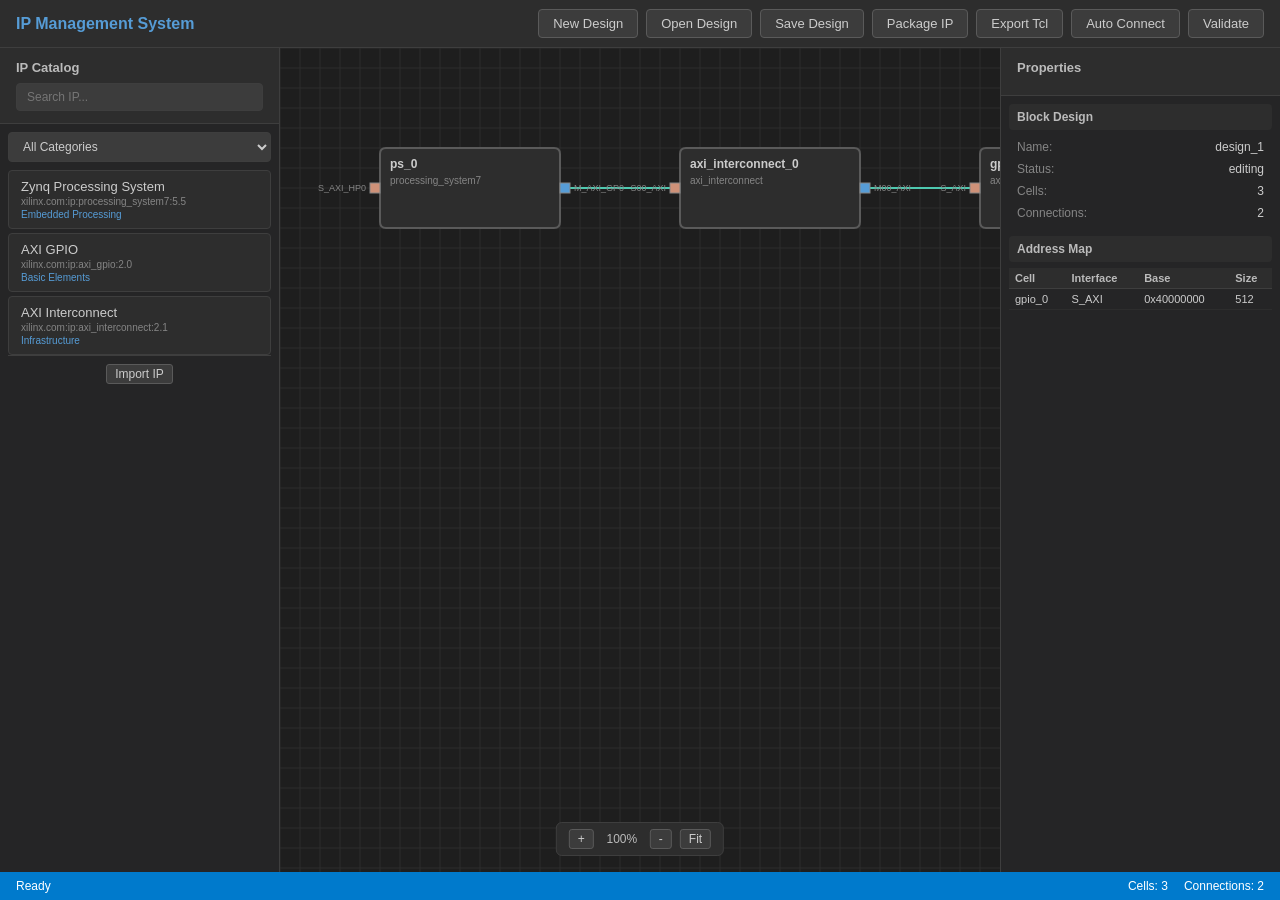
==== index.html @ b05b3bb8 "feat: initial release — IP Management System v1.0.0 Hardware IP Integration Design Tool inspired by " ====
<!DOCTYPE html>
<html lang="zh-CN">
<head>
    <meta charset="UTF-8">
    <meta name="viewport" content="width=device-width, initial-scale=1.0">
    <title>IP Management System</title>
    <link rel="stylesheet" href="css/style.css">
</head>
<body>
    <div id="app">
        <!-- Title Bar -->
        <header class="title-bar">
            <div class="logo">IP Management System</div>
            <div class="toolbar">
                <button id="btn-new-design" class="btn">New Design</button>
                <button id="btn-open-design" class="btn">Open Design</button>
                <button id="btn-save-design" class="btn">Save Design</button>
                <button id="btn-package-ip" class="btn">Package IP</button>
                <button id="btn-export-tcl" class="btn">Export Tcl</button>
                <button id="btn-auto-connect" class="btn">Auto Connect</button>
                <button id="btn-validate" class="btn">Validate</button>
            </div>
        </header>

        <!-- Main Layout -->
        <div class="main-layout">
            <!-- Left Panel: IP Catalog -->
            <aside class="left-panel">
                <div class="panel-header">
                    <h3>IP Catalog</h3>
                    <input type="text" id="ip-search" placeholder="Search IP..." class="search-input">
                </div>
                <div class="panel-content">
                    <div class="filter-section">
                        <select id="category-filter" class="filter-select">
                            <option value="">All Categories</option>
                        </select>
                    </div>
                    <div id="ip-list" class="ip-list">
                        <!-- IP items will be rendered here -->
                    </div>
                    <div class="catalog-actions">
                        <button id="btn-import-ip" class="btn-small">Import IP</button>
                    </div>
                </div>
            </aside>

            <!-- Center: Canvas -->
            <main class="canvas-container">
                <div id="canvas-wrapper" class="canvas-wrapper">
                    <canvas id="design-canvas"></canvas>
                </div>
                <div class="canvas-controls">
                    <button id="btn-zoom-in" class="btn-small">+</button>
                    <span id="zoom-level">100%</span>
                    <button id="btn-zoom-out" class="btn-small">-</button>
                    <button id="btn-fit" class="btn-small">Fit</button>
                </div>
            </main>

            <!-- Right Panel: Properties -->
            <aside class="right-panel">
                <div class="panel-header">
                    <h3>Properties</h3>
                </div>
                <div id="properties-content" class="panel-content">
                    <div class="placeholder-text">Select an IP instance to view properties</div>
                </div>
            </aside>
        </div>

        <!-- Bottom Panel: Console / Status -->
        <footer class="status-bar">
            <div id="status-text">Ready</div>
            <div class="status-info">
                <span id="cell-count">Cells: 0</span>
                <span id="connection-count">Connections: 0</span>
            </div>
        </footer>
    </div>

    <!-- Modal: Parameter Editor -->
    <div id="param-editor-modal" class="modal hidden">
        <div class="modal-content">
            <div class="modal-header">
                <h3 id="param-editor-title">Edit Parameter</h3>
                <button class="modal-close">&times;</button>
            </div>
            <div class="modal-body">
                <div class="form-group">
                    <label id="param-editor-label">Value:</label>
                    <div id="param-editor-input-container"></div>
                    <div id="param-editor-range" class="param-range-hint"></div>
                </div>
                <div class="form-actions">
                    <button id="btn-save-param" class="btn-primary">Save</button>
                    <button class="btn-cancel modal-close">Cancel</button>
                </div>
            </div>
        </div>
    </div>

    <!-- Modal: IP Packager Wizard -->
    <div id="ip-packager-modal" class="modal hidden">
        <div class="modal-content wizard-modal">
            <div class="modal-header">
                <h3>Package New IP</h3>
                <button class="modal-close">&times;</button>
            </div>
            <div class="wizard-body">
                <!-- Step Indicator -->
                <div class="wizard-steps">
                    <div class="wizard-step active"><span>1</span>Basic</div>
                    <div class="wizard-step"><span>2</span>Files</div>
                    <div class="wizard-step"><span>3</span>Interfaces</div>
                    <div class="wizard-step"><span>4</span>Parameters</div>
                    <div class="wizard-step"><span>5</span>Registers</div>
                    <div class="wizard-step"><span>6</span>Preview</div>
                </div>
                <!-- Wizard Content -->
                <div id="ip-packager-content" class="wizard-content"></div>
            </div>
            <div class="wizard-footer">
                <button id="wizard-prev" class="btn" style="display:none;">Previous</button>
                <button id="wizard-next" class="btn-primary">Next</button>
                <button id="wizard-finish" class="btn-primary" style="display:none;">Finish</button>
            </div>
        </div>
    </div>

    <!-- Modal: IP Detail -->
    <div id="ip-detail-modal" class="modal hidden">
        <div class="modal-content">
            <div class="modal-header">
                <h3 id="modal-ip-name">IP Detail</h3>
                <button class="modal-close">&times;</button>
            </div>
            <div id="modal-ip-content" class="modal-body"></div>
        </div>
    </div>

    <!-- Modal: New Design -->
    <div id="new-design-modal" class="modal hidden">
        <div class="modal-content">
            <div class="modal-header">
                <h3>New Block Design</h3>
                <button class="modal-close">&times;</button>
            </div>
            <div class="modal-body">
                <div class="form-group">
                    <label>Name:</label>
                    <input type="text" id="new-design-name" value="design_1">
                </div>
                <div class="form-group">
                    <label>Description:</label>
                    <textarea id="new-design-desc" rows="3"></textarea>
                </div>
                <div class="form-actions">
                    <button id="btn-create-design" class="btn-primary">Create</button>
                    <button class="btn-cancel modal-close">Cancel</button>
                </div>
            </div>
        </div>
    </div>

    <script type="module" src="src/main.js"></script>
</body>
</html>
---- css/style.css ----
/* IP Management System - Main Styles */

* {
    margin: 0;
    padding: 0;
    box-sizing: border-box;
}

body {
    font-family: -apple-system, BlinkMacSystemFont, 'Segoe UI', Roboto, Oxygen, Ubuntu, Cantarell, sans-serif;
    background: #1e1e1e;
    color: #cccccc;
    height: 100vh;
    overflow: hidden;
}

#app {
    display: flex;
    flex-direction: column;
    height: 100vh;
}

/* Title Bar */
.title-bar {
    height: 48px;
    background: #2d2d2d;
    border-bottom: 1px solid #3e3e3e;
    display: flex;
    align-items: center;
    justify-content: space-between;
    padding: 0 16px;
    flex-shrink: 0;
}

.logo {
    font-size: 16px;
    font-weight: 600;
    color: #569cd6;
}

.toolbar {
    display: flex;
    gap: 8px;
}

/* Buttons */
.btn {
    padding: 6px 14px;
    border: 1px solid #5a5a5a;
    background: #3c3c3c;
    color: #cccccc;
    border-radius: 4px;
    cursor: pointer;
    font-size: 13px;
    transition: background 0.15s, border-color 0.15s;
}

.btn:hover {
    background: #4c4c4c;
    border-color: #6a6a6a;
}

.btn-primary {
    padding: 6px 14px;
    border: 1px solid #0e639c;
    background: #0e639c;
    color: #ffffff;
    border-radius: 4px;
    cursor: pointer;
    font-size: 13px;
}

.btn-primary:hover {
    background: #1177bb;
}

.btn-cancel {
    padding: 6px 14px;
    border: 1px solid #5a5a5a;
    background: #3c3c3c;
    color: #cccccc;
    border-radius: 4px;
    cursor: pointer;
    font-size: 13px;
}

.btn-small {
    padding: 2px 8px;
    border: 1px solid #5a5a5a;
    background: #3c3c3c;
    color: #cccccc;
    border-radius: 3px;
    cursor: pointer;
    font-size: 12px;
}

/* Main Layout */
.main-layout {
    display: flex;
    flex: 1;
    overflow: hidden;
}

/* Panels */
.left-panel, .right-panel {
    width: 280px;
    background: #252526;
    border-right: 1px solid #3e3e3e;
    display: flex;
    flex-direction: column;
    flex-shrink: 0;
}

.right-panel {
    border-right: none;
    border-left: 1px solid #3e3e3e;
}

.panel-header {
    padding: 12px 16px;
    border-bottom: 1px solid #3e3e3e;
    background: #2d2d2d;
}

.panel-header h3 {
    font-size: 13px;
    font-weight: 600;
    color: #bbbbbb;
    margin-bottom: 8px;
}

.panel-content {
    flex: 1;
    overflow-y: auto;
    padding: 8px;
}

/* Search & Filter */
.search-input {
    width: 100%;
    padding: 6px 10px;
    border: 1px solid #3e3e3e;
    background: #3c3c3c;
    color: #cccccc;
    border-radius: 4px;
    font-size: 12px;
}

.search-input:focus {
    outline: none;
    border-color: #0e639c;
}

.filter-select {
    width: 100%;
    padding: 6px 10px;
    border: 1px solid #3e3e3e;
    background: #3c3c3c;
    color: #cccccc;
    border-radius: 4px;
    font-size: 12px;
    margin-bottom: 8px;
}

/* IP List */
.ip-list {
    display: flex;
    flex-direction: column;
    gap: 4px;
}

.ip-item {
    padding: 8px 12px;
    background: #2d2d2d;
    border: 1px solid #3e3e3e;
    border-radius: 4px;
    cursor: pointer;
    transition: background 0.15s;
}

.ip-item:hover {
    background: #3c3c3c;
}

.ip-item.selected {
    border-color: #0e639c;
    background: #1e3a5f;
}

.ip-item-name {
    font-size: 13px;
    font-weight: 500;
    color: #cccccc;
}

.ip-item-vlnv {
    font-size: 10px;
    color: #858585;
    margin-top: 2px;
}

.ip-item-category {
    font-size: 10px;
    color: #569cd6;
    margin-top: 2px;
}

/* Canvas */
.canvas-container {
    flex: 1;
    display: flex;
    flex-direction: column;
    position: relative;
    background: #1e1e1e;
}

.canvas-wrapper {
    flex: 1;
    position: relative;
    overflow: hidden;
}

#design-canvas {
    position: absolute;
    top: 0;
    left: 0;
    background: #1e1e1e;
}

.canvas-controls {
    position: absolute;
    bottom: 16px;
    left: 50%;
    transform: translateX(-50%);
    display: flex;
    align-items: center;
    gap: 8px;
    padding: 6px 12px;
    background: #2d2d2d;
    border: 1px solid #3e3e3e;
    border-radius: 6px;
}

#zoom-level {
    font-size: 12px;
    color: #bbbbbb;
    min-width: 40px;
    text-align: center;
}

/* Properties Panel */
.properties-group {
    margin-bottom: 12px;
}

.properties-group h4 {
    font-size: 12px;
    font-weight: 600;
    color: #bbbbbb;
    padding: 6px 8px;
    background: #2d2d2d;
    border-radius: 4px;
    margin-bottom: 6px;
}

.property-row {
    display: flex;
    justify-content: space-between;
    padding: 4px 8px;
    font-size: 12px;
}

.property-label {
    color: #858585;
}

.property-value {
    color: #cccccc;
    text-align: right;
    max-width: 60%;
    word-break: break-all;
}

/* Register Table */
.register-table {
    width: 100%;
    border-collapse: collapse;
    font-size: 11px;
}

.register-table th {
    background: #2d2d2d;
    padding: 4px 6px;
    text-align: left;
    color: #bbbbbb;
    border-bottom: 1px solid #3e3e3e;
}

.register-table td {
    padding: 4px 6px;
    border-bottom: 1px solid #2d2d2d;
    color: #cccccc;
}

.register-table tr:hover td {
    background: #2d2d2d;
}

/* Status Bar */
.status-bar {
    height: 28px;
    background: #007acc;
    color: #ffffff;
    display: flex;
    align-items: center;
    justify-content: space-between;
    padding: 0 16px;
    font-size: 12px;
    flex-shrink: 0;
}

.status-info {
    display: flex;
    gap: 16px;
}

/* Placeholder */
.placeholder-text {
    color: #858585;
    font-size: 12px;
    text-align: center;
    padding: 20px;
}

/* Modal */
.modal {
    position: fixed;
    top: 0;
    left: 0;
    width: 100%;
    height: 100%;
    background: rgba(0, 0, 0, 0.6);
    display: flex;
    align-items: center;
    justify-content: center;
    z-index: 1000;
}

.modal.hidden {
    display: none;
}

.modal-content {
    background: #252526;
    border: 1px solid #3e3e3e;
    border-radius: 6px;
    width: 500px;
    max-width: 90%;
    max-height: 80%;
    overflow: hidden;
    display: flex;
    flex-direction: column;
}

.modal-header {
    padding: 12px 16px;
    background: #2d2d2d;
    border-bottom: 1px solid #3e3e3e;
    display: flex;
    justify-content: space-between;
    align-items: center;
}

.modal-header h3 {
    font-size: 14px;
    color: #cccccc;
}

.modal-close {
    background: none;
    border: none;
    color: #858585;
    font-size: 20px;
    cursor: pointer;
}

.modal-close:hover {
    color: #cccccc;
}

.modal-body {
    padding: 16px;
    overflow-y: auto;
    flex: 1;
}

/* Form */
.form-group {
    margin-bottom: 12px;
}

.form-group label {
    display: block;
    font-size: 12px;
    color: #bbbbbb;
    margin-bottom: 4px;
}

.form-group input,
.form-group textarea {
    width: 100%;
    padding: 6px 10px;
    border: 1px solid #3e3e3e;
    background: #3c3c3c;
    color: #cccccc;
    border-radius: 4px;
    font-size: 13px;
}

.form-group input:focus,
.form-group textarea:focus {
    outline: none;
    border-color: #0e639c;
}

.form-actions {
    display: flex;
    justify-content: flex-end;
    gap: 8px;
    margin-top: 16px;
}

/* Scrollbar */
::-webkit-scrollbar {
    width: 8px;
    height: 8px;
}

::-webkit-scrollbar-track {
    background: #1e1e1e;
}

::-webkit-scrollbar-thumb {
    background: #424242;
    border-radius: 4px;
}

::-webkit-scrollbar-thumb:hover {
    background: #4f4f4f;
}

/* Canvas Elements */
.cell-rect {
    fill: #2d2d2d;
    stroke: #5a5a5a;
    stroke-width: 2;
}

.cell-rect:hover {
    stroke: #0e639c;
}

.cell-rect.selected {
    stroke: #569cd6;
    stroke-width: 3;
}

.cell-title {
    fill: #cccccc;
    font-size: 12px;
    font-weight: 600;
}

.cell-subtitle {
    fill: #858585;
    font-size: 10px;
}

.interface-port {
    fill: #3c3c3c;
    stroke: #858585;
    stroke-width: 1;
}

.interface-port.master {
    fill: #569cd6;
}

.interface-port.slave {
    fill: #ce9178;
}

.connection-line {
    stroke: #858585;
    stroke-width: 2;
    fill: none;
}

.connection-line.valid {
    stroke: #4ec9b0;
}

.connection-line.invalid {
    stroke: #f44747;
}

/* Parameter edit button */
.btn-edit-param {
    padding: 2px 6px;
    border: none;
    background: transparent;
    color: #569cd6;
    cursor: pointer;
    font-size: 11px;
    opacity: 0.6;
    transition: opacity 0.15s;
    margin-left: 4px;
}

.btn-edit-param:hover {
    opacity: 1;
    background: #3c3c3c;
    border-radius: 3px;
}

.param-row {
    display: flex;
    align-items: center;
}

.param-row .param-value {
    flex: 1;
    text-align: right;
    margin-right: 4px;
}

.param-range-hint {
    font-size: 11px;
    color: #858585;
    margin-top: 4px;
}
.catalog-actions {
    padding: 8px;
    border-top: 1px solid #3e3e3e;
    text-align: center;
}

/* HDL Syntax Check */
.syntax-check-result {
    margin-top: 8px;
    padding: 8px;
    border-radius: 4px;
    font-size: 11px;
}

.syntax-check-result.valid {
    background: #1e3a2f;
    border: 1px solid #4ec9b0;
    color: #4ec9b0;
}

.syntax-check-result.invalid {
    background: #3a1e1e;
    border: 1px solid #f44747;
    color: #f44747;
}

.syntax-check-result .error-line {
    margin-top: 4px;
    padding-left: 12px;
    font-size: 10px;
}

/* Interface template selector */
.template-selector {
    margin-bottom: 12px;
    padding: 8px;
    background: #1e3a5f;
    border: 1px solid #0e639c;
    border-radius: 4px;
}

.template-selector label {
    font-size: 12px;
    color: #569cd6;
    margin-right: 8px;
}

/* Version management in packager */
.version-exists-warning {
    padding: 8px 12px;
    background: #3a1e1e;
    border: 1px solid #f44747;
    border-radius: 4px;
    margin-bottom: 12px;
    font-size: 12px;
    color: #f44747;
}

.version-exists-info {
    padding: 8px 12px;
    background: #1e3a2f;
    border: 1px solid #4ec9b0;
    border-radius: 4px;
    margin-bottom: 12px;
    font-size: 12px;
    color: #4ec9b0;
}

.grid-line {
    stroke: #2d2d2d;
    stroke-width: 1;
}
/* IP Packager Wizard Styles */

.wizard-modal {
    width: 700px;
    max-width: 95%;
    max-height: 85vh;
}

.wizard-body {
    display: flex;
    flex-direction: column;
    flex: 1;
    overflow: hidden;
}

.wizard-steps {
    display: flex;
    justify-content: space-between;
    padding: 12px 16px;
    background: #1e1e1e;
    border-bottom: 1px solid #3e3e3e;
}

.wizard-step {
    display: flex;
    flex-direction: column;
    align-items: center;
    gap: 4px;
    font-size: 11px;
    color: #858585;
    flex: 1;
    position: relative;
}

.wizard-step span {
    width: 24px;
    height: 24px;
    border-radius: 50%;
    background: #3c3c3c;
    color: #cccccc;
    display: flex;
    align-items: center;
    justify-content: center;
    font-size: 12px;
    font-weight: 600;
}

.wizard-step.active span {
    background: #0e639c;
    color: #ffffff;
}

.wizard-step.completed span {
    background: #4ec9b0;
    color: #1e1e1e;
}

.wizard-content {
    flex: 1;
    overflow-y: auto;
    padding: 16px;
}

.wizard-footer {
    display: flex;
    justify-content: flex-end;
    gap: 8px;
    padding: 12px 16px;
    border-top: 1px solid #3e3e3e;
    background: #2d2d2d;
}

.wizard-section h4 {
    font-size: 13px;
    color: #569cd6;
    margin-bottom: 8px;
    padding-bottom: 4px;
    border-bottom: 1px solid #3e3e3e;
}

.wizard-hint {
    font-size: 11px;
    color: #858585;
    margin-bottom: 12px;
}

.form-row {
    display: flex;
    gap: 12px;
    margin-bottom: 8px;
}

.form-row .form-group {
    flex: 1;
    margin-bottom: 0;
}

.list-toolbar {
    margin-bottom: 8px;
}

.item-list {
    display: flex;
    flex-direction: column;
    gap: 8px;
}

.item-row {
    display: flex;
    align-items: center;
    gap: 8px;
    padding: 8px;
    background: #2d2d2d;
    border: 1px solid #3e3e3e;
    border-radius: 4px;
}

.item-row input,
.item-row select {
    flex: 1;
    padding: 4px 8px;
    border: 1px solid #3e3e3e;
    background: #3c3c3c;
    color: #cccccc;
    border-radius: 3px;
    font-size: 12px;
}

.btn-remove-item {
    padding: 2px 8px;
    border: none;
    background: transparent;
    color: #f44747;
    cursor: pointer;
    font-size: 16px;
    line-height: 1;
}

.btn-remove-item:hover {
    background: #3c3c3c;
    border-radius: 3px;
}

/* Interface Card */
.interface-card {
    background: #2d2d2d;
    border: 1px solid #3e3e3e;
    border-radius: 4px;
    padding: 8px;
}

.interface-header {
    display: flex;
    align-items: center;
    gap: 8px;
    margin-bottom: 6px;
}

.interface-header input,
.interface-header select {
    padding: 4px 8px;
    border: 1px solid #3e3e3e;
    background: #3c3c3c;
    color: #cccccc;
    border-radius: 3px;
    font-size: 12px;
}

.iface-name-input {
    flex: 1;
    min-width: 120px;
}

.btn-toggle-signals {
    padding: 2px 10px;
    border: 1px solid #5a5a5a;
    background: #3c3c3c;
    color: #cccccc;
    border-radius: 3px;
    cursor: pointer;
    font-size: 11px;
}

.signal-editor {
    margin-top: 8px;
    padding: 8px;
    background: #252526;
    border-radius: 4px;
}

.signal-table,
.param-table,
.field-table {
    width: 100%;
    border-collapse: collapse;
    font-size: 11px;
    margin-bottom: 8px;
}

.signal-table th,
.param-table th,
.field-table th {
    background: #3c3c3c;
    padding: 4px 6px;
    text-align: left;
    color: #bbbbbb;
    border-bottom: 1px solid #3e3e3e;
    font-size: 10px;
}

.signal-table td,
.param-table td,
.field-table td {
    padding: 4px 6px;
    border-bottom: 1px solid #2d2d2d;
}

.signal-table input,
.signal-table select,
.param-table input,
.param-table select,
.field-table input,
.field-table select {
    padding: 3px 6px;
    border: 1px solid #3e3e3e;
    background: #3c3c3c;
    color: #cccccc;
    border-radius: 3px;
    font-size: 11px;
    width: 100%;
}

.btn-add-signal,
.btn-add-field {
    margin-top: 4px;
}

.btn-remove-signal,
.btn-remove-field {
    padding: 2px 6px;
    border: none;
    background: transparent;
    color: #f44747;
    cursor: pointer;
    font-size: 14px;
}

/* Register Card */
.register-card {
    background: #2d2d2d;
    border: 1px solid #3e3e3e;
    border-radius: 4px;
    padding: 8px;
    margin-bottom: 8px;
}

.register-header {
    display: flex;
    align-items: center;
    gap: 8px;
    margin-bottom: 6px;
    flex-wrap: wrap;
}

.register-header input,
.register-header select {
    padding: 4px 8px;
    border: 1px solid #3e3e3e;
    background: #3c3c3c;
    color: #cccccc;
    border-radius: 3px;
    font-size: 12px;
}

.reg-name {
    flex: 1;
    min-width: 120px;
}

.reg-desc-row {
    margin-bottom: 6px;
}

.reg-desc-row input {
    padding: 4px 8px;
    border: 1px solid #3e3e3e;
    background: #3c3c3c;
    color: #cccccc;
    border-radius: 3px;
    font-size: 12px;
}

.field-editor {
    margin-top: 8px;
    padding: 8px;
    background: #252526;
    border-radius: 4px;
}

.btn-toggle-fields {
    padding: 2px 10px;
    border: 1px solid #5a5a5a;
    background: #3c3c3c;
    color: #cccccc;
    border-radius: 3px;
    cursor: pointer;
    font-size: 11px;
}

/* Preview */
.preview-info {
    background: #2d2d2d;
    padding: 12px;
    border-radius: 4px;
    margin-bottom: 12px;
    border: 1px solid #3e3e3e;
}

.json-preview {
    background: #1e1e1e;
    border: 1px solid #3e3e3e;
    border-radius: 4px;
    padding: 12px;
    font-size: 11px;
    font-family: 'Consolas', 'Monaco', monospace;
    color: #cccccc;
    overflow-x: auto;
    max-height: 300px;
    overflow-y: auto;
    white-space: pre-wrap;
    word-break: break-word;
}

/* File type select in file rows */
.file-type-select {
    width: 120px;
    flex-shrink: 0;
}

.file-path-input {
    flex: 1;
}

/* File row specific */
.file-row {
    display: flex;
    align-items: center;
    gap: 8px;
    padding: 8px;
    background: #2d2d2d;
    border: 1px solid #3e3e3e;
    border-radius: 4px;
    margin-bottom: 4px;
}
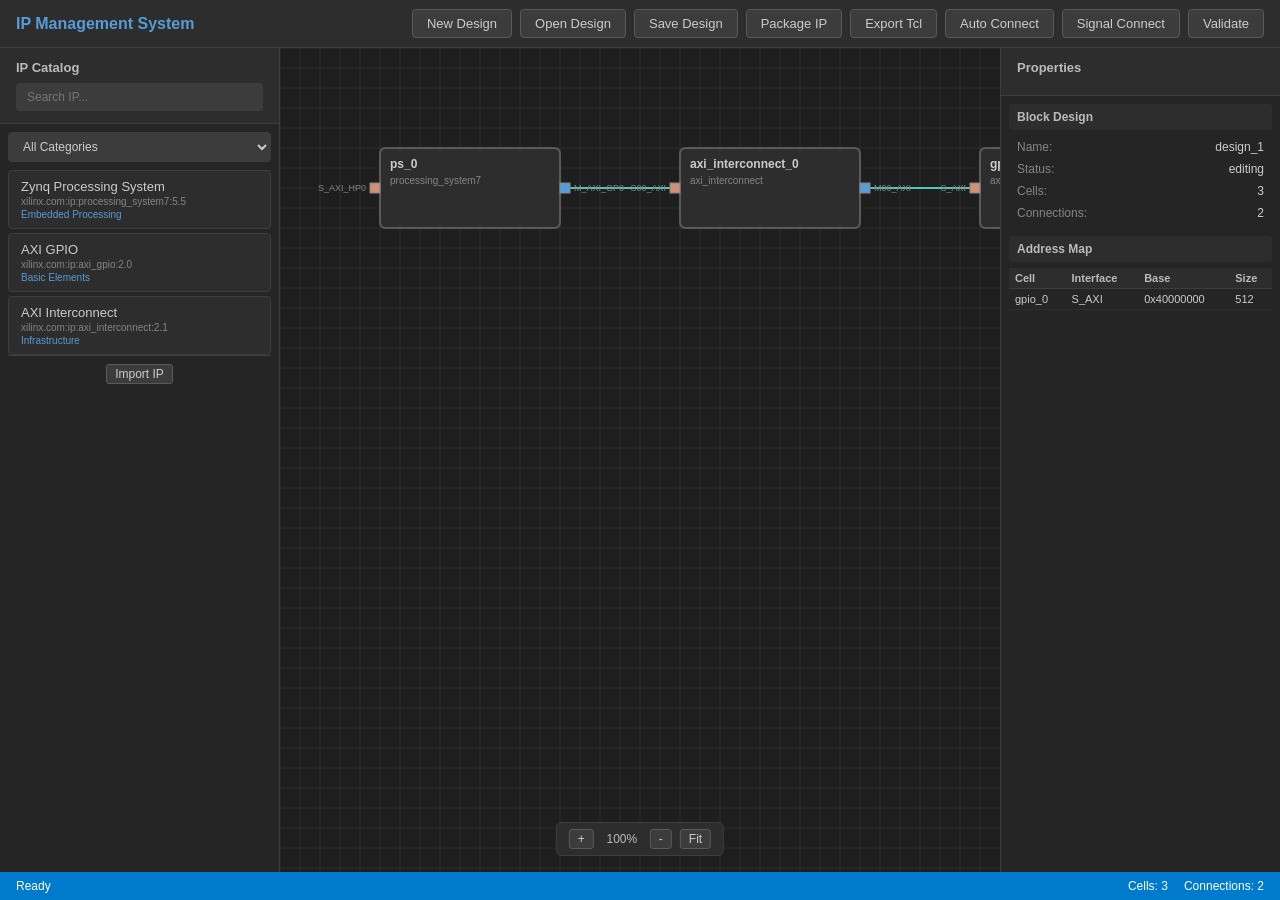
==== commit eb7ff18a: "fix: E2E tests, add headless runner, docs and init warning" ====
--- a/index.html
+++ b/index.html
@@ -18,6 +18,7 @@
                 <button id="btn-package-ip" class="btn">Package IP</button>
                 <button id="btn-export-tcl" class="btn">Export Tcl</button>
                 <button id="btn-auto-connect" class="btn">Auto Connect</button>
+                <button id="btn-signal-connect" class="btn">Signal Connect</button>
                 <button id="btn-validate" class="btn">Validate</button>
             </div>
         </header>
@@ -163,6 +164,70 @@
         </div>
     </div>
 
+    <!-- Modal: Signal Connection -->
+    <div id="signal-connection-modal" class="modal hidden">
+        <div class="modal-content">
+            <div class="modal-header">
+                <h3>Signal Connection</h3>
+                <button class="modal-close">&times;</button>
+            </div>
+            <div class="modal-body">
+                <div class="signal-connection-form">
+                    <div class="form-group">
+                        <label>Source Cell</label>
+                        <select id="signal-source-cell" class="filter-select"></select>
+                    </div>
+                    <div class="form-group">
+                        <label>Source Signal</label>
+                        <select id="signal-source-signal" class="filter-select"></select>
+                    </div>
+                    <div class="form-group">
+                        <label>Target Cell</label>
+                        <select id="signal-target-cell" class="filter-select"></select>
+                    </div>
+                    <div class="form-group">
+                        <label>Target Signal</label>
+                        <select id="signal-target-signal" class="filter-select"></select>
+                    </div>
+                </div>
+                <div class="form-actions">
+                    <button id="btn-connect-signal" class="btn-primary">Connect</button>
+                    <button class="btn-cancel modal-close">Cancel</button>
+                </div>
+            </div>
+        </div>
+    </div>
+
+    <!-- Modal: Validation Report -->
+    <div id="validation-report-modal" class="modal hidden">
+        <div class="modal-content validation-modal">
+            <div class="modal-header">
+                <h3>Validation Report</h3>
+                <button class="modal-close">&times;</button>
+            </div>
+            <div class="modal-body">
+                <div id="validation-report-summary" class="validation-summary-bar"></div>
+                <div id="validation-report-content" class="validation-content"></div>
+                <div class="form-actions">
+                    <button id="btn-revalidate" class="btn-primary">Re-validate</button>
+                    <button class="btn-cancel modal-close">Close</button>
+                </div>
+            </div>
+        </div>
+    </div>
+
     <script type="module" src="src/main.js"></script>
+    <script>
+        window.addEventListener('load', () => {
+            setTimeout(() => {
+                if (!window._appInitialized) {
+                    const msg = document.createElement('div');
+                    msg.style.cssText = 'position:fixed;top:0;left:0;width:100%;background:#c0392b;color:#fff;padding:12px;z-index:10000;text-align:center;font-family:sans-serif;';
+                    msg.textContent = '应用初始化失败。请通过本地 HTTP 服务器打开本项目（如 python -m http.server 8000），而不是直接双击 index.html。';
+                    document.body.appendChild(msg);
+                }
+            }, 2000);
+        });
+    </script>
 </body>
 </html>
--- a/css/style.css
+++ b/css/style.css
@@ -965,3 +965,148 @@
     border-radius: 4px;
     margin-bottom: 4px;
 }
+
+/* Validation Report Panel */
+.validation-modal .modal-content {
+    max-width: 700px;
+    width: 80vw;
+}
+
+.validation-summary-bar {
+    display: flex;
+    justify-content: space-between;
+    align-items: center;
+    padding: 12px;
+    background: #2d2d2d;
+    border: 1px solid #3e3e3e;
+    border-radius: 4px;
+    margin-bottom: 12px;
+    font-weight: 600;
+}
+
+.validation-summary-bar .has-errors {
+    color: #ff6b6b;
+}
+
+.validation-status {
+    color: #858585;
+    font-size: 13px;
+}
+
+.validation-content {
+    max-height: 400px;
+    overflow-y: auto;
+    margin-bottom: 12px;
+}
+
+.validation-list {
+    list-style: none;
+    padding: 0;
+    margin: 0;
+}
+
+.validation-item {
+    display: flex;
+    align-items: center;
+    gap: 10px;
+    padding: 10px;
+    border: 1px solid #3e3e3e;
+    border-radius: 4px;
+    margin-bottom: 6px;
+    background: #252526;
+}
+
+.validation-item.error {
+    border-left: 4px solid #ff6b6b;
+}
+
+.validation-item.warning {
+    border-left: 4px solid #ffd93d;
+}
+
+.validation-icon {
+    font-size: 16px;
+    flex-shrink: 0;
+}
+
+.validation-message {
+    flex: 1;
+    font-size: 13px;
+    word-break: break-word;
+}
+
+.btn-locate {
+    padding: 2px 8px;
+    border: 1px solid #5a5a5a;
+    background: #3c3c3c;
+    color: #cccccc;
+    border-radius: 3px;
+    cursor: pointer;
+    font-size: 12px;
+    flex-shrink: 0;
+}
+
+.btn-locate:hover {
+    background: #4c4c4c;
+}
+
+/* Address Region Editor */
+.address-region-form {
+    display: flex;
+    flex-wrap: wrap;
+    gap: 8px;
+    margin-top: 10px;
+    align-items: center;
+}
+
+.address-region-form input,
+.address-region-form select {
+    padding: 4px 6px;
+    background: #3c3c3c;
+    border: 1px solid #5a5a5a;
+    color: #cccccc;
+    border-radius: 3px;
+    font-size: 12px;
+}
+
+.btn-remove-region {
+    padding: 0 4px;
+    border: 1px solid #5a5a5a;
+    background: #3c3c3c;
+    color: #cccccc;
+    border-radius: 3px;
+    cursor: pointer;
+    font-size: 14px;
+    line-height: 1;
+}
+
+.btn-remove-region:hover {
+    background: #ff6b6b;
+    color: #ffffff;
+}
+
+/* Signal Connection Dialog */
+.signal-connection-form {
+    display: grid;
+    grid-template-columns: 1fr 1fr;
+    gap: 16px;
+}
+
+.signal-connection-form .form-group {
+    display: flex;
+    flex-direction: column;
+    gap: 4px;
+}
+
+.signal-connection-form label {
+    font-size: 12px;
+    color: #858585;
+}
+
+.signal-connection-form select {
+    padding: 6px;
+    background: #3c3c3c;
+    border: 1px solid #5a5a5a;
+    color: #cccccc;
+    border-radius: 3px;
+}
